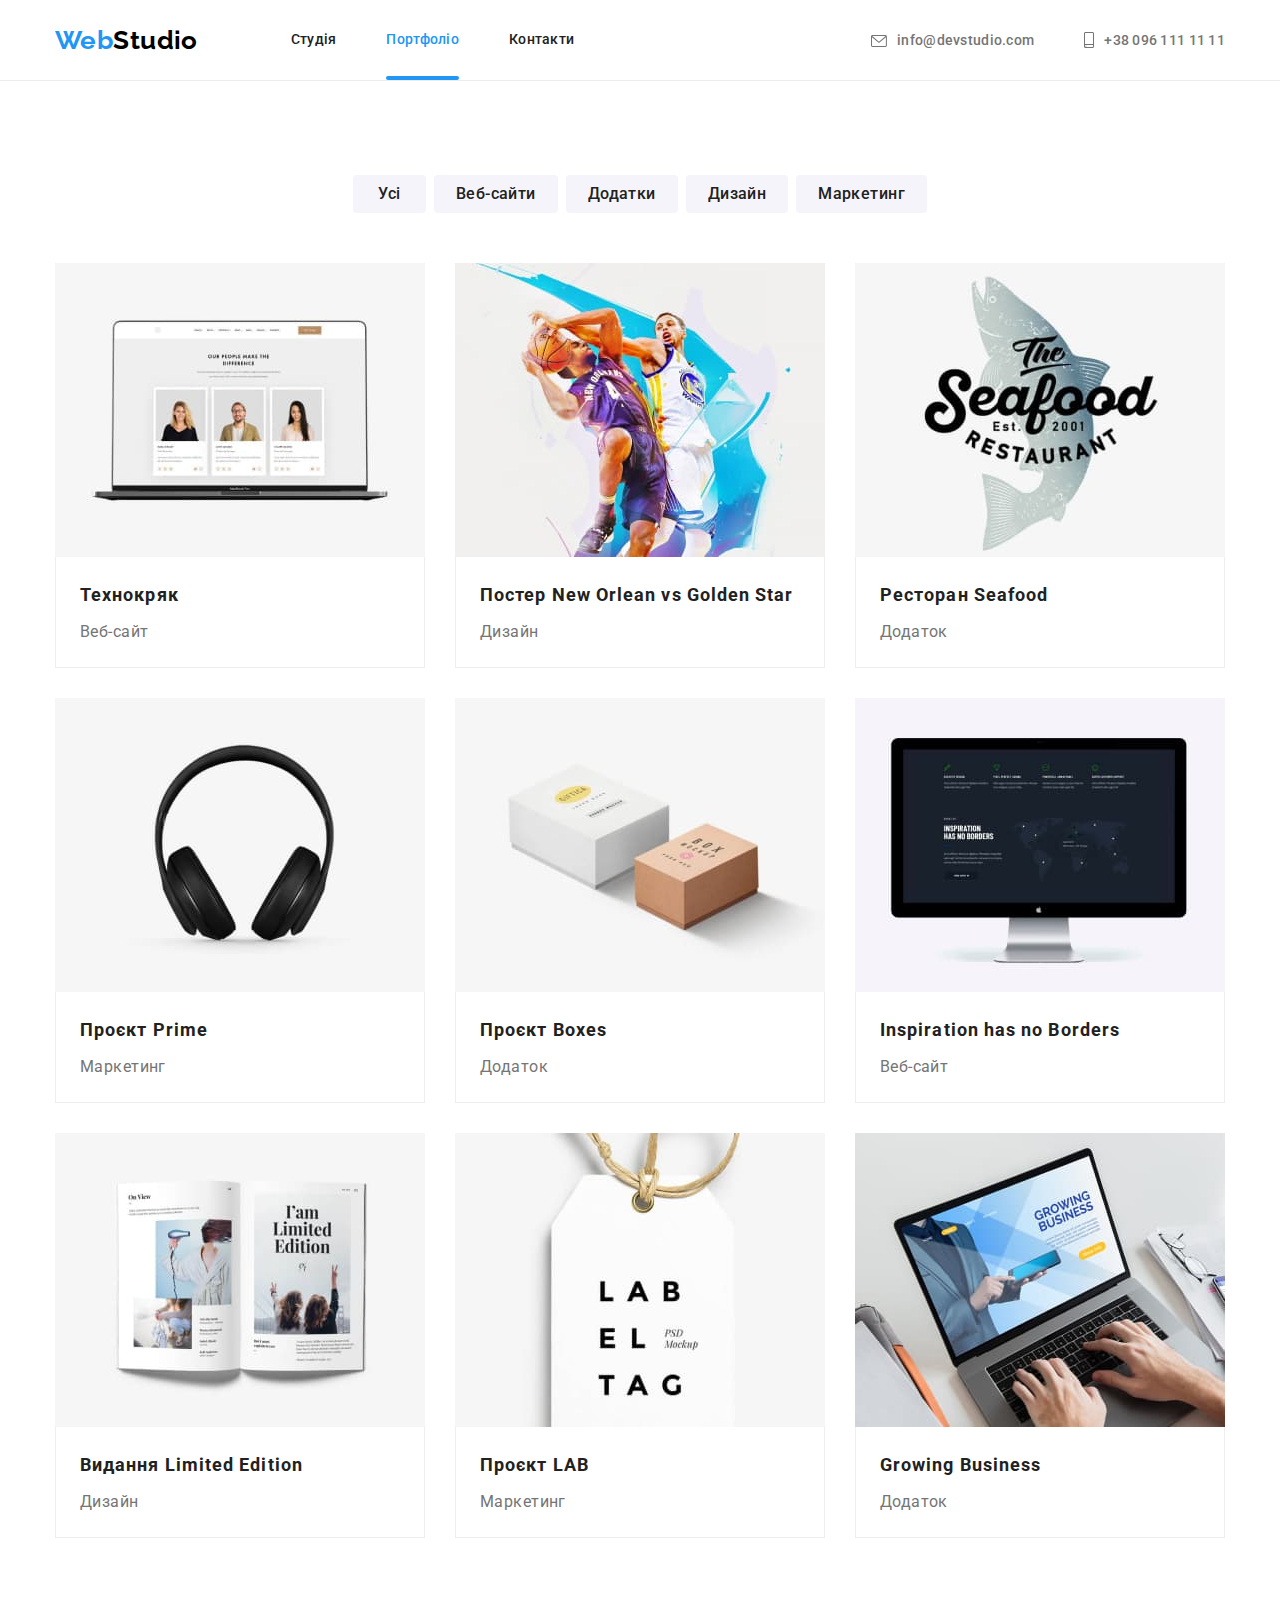
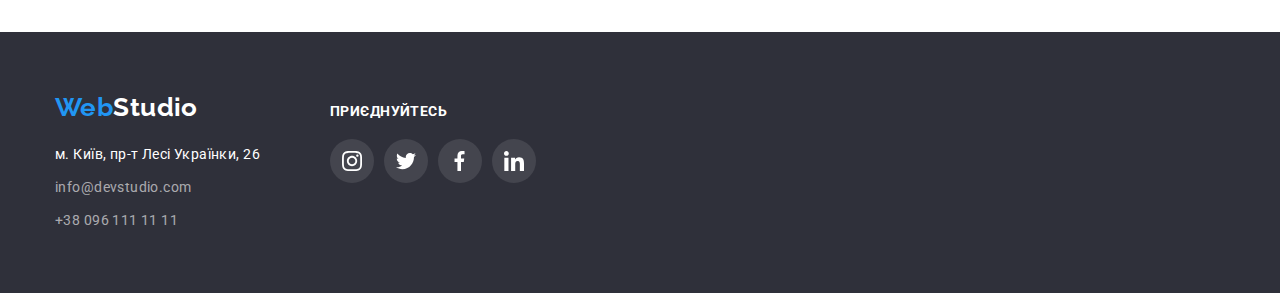
==== portfolio.html @ f7692ac0 "добавляет файлы с предидущего дз" ====
<!DOCTYPE html>
<html lang="uk">
  <head>
    <meta charset="UTF-8" />
    <meta http-equiv="X-UA-Compatible" content="IE=edge" />
    <meta name="viewport" content="width=device-width, initial-scale=1.0" />
    <title>Document</title>
    <link
      href="https://fonts.googleapis.com/css2?family=Raleway:wght@700&family=Roboto:wght@400;500;700;900&display=swap"
      rel="stylesheet"
    />
    <link
      rel="stylesheet"
      href="https://cdnjs.cloudflare.com/ajax/libs/modern-normalize/1.1.0/modern-normalize.min.css"
    />
    <link rel="stylesheet" href="./css/styles.css" />
  </head>
  <body>
    <!-- Хедер -->
    <header class="header">
      <div class="container flex-container">
        <nav class="navigation">
          <a href="./index.html" class="logo"><span class="accent">Web</span>Studio</a>
          <ul class="navigation-list list">
            <li class="navigation-link"><a href="./index.html" class="link">Студія</a></li>
            <li class="navigation-link"><a href="./portfolio.html" class="link current">Портфоліо</a></li>
            <li class="navigation-link"><a href="" class="link">Контакти</a></li>
          </ul>
        </nav>
        <ul class="contacts-list list">
          <li class="contacts-item">
            <a href="mailto:info@devstudio.com" class="link">
              <svg class="icon-mail" width="16" height="12">
                <use href="./images/icons.svg#icon-envelope"></use></svg>info@devstudio.com</a
            >
          </li>
          <li class="contacts-item">
            <a href="tel:+380961111111" class="link"
              ><svg class="icon-phone" width="10" height="16">
                <use href="./images/icons.svg#icon-smartphone"></use></svg>+38 096 111 11 11</a
            >
          </li>
        </ul>
      </div>
    </header>
    <!-- Основний контент сторінки -->
    <main>
      <section class="gallery section">
        <div class="container">
          <h1 class="gallery-title visually-hidden">Портфоліо</h1>
          <ul class="button-list list">
            <li class="button-item"><button type="button" class="button">Усі</button></li>
            <li class="button-item"><button type="button" class="button">Веб-сайти</button></li>
            <li class="button-item"><button type="button" class="button">Додатки</button></li>
            <li class="button-item"><button type="button" class="button">Дизайн</button></li>
            <li class="button-item"><button type="button" class="button">Маркетинг</button></li>
          </ul>
          <ul class="gallery-list list">
            <li class="gallery-card">
              <a class="link gallery-link" href="">
                <div class="card-body">
                    <div class="card-thumb">
                      <img
                        src="./images/portfolio-gallery-1.jpg"
                        alt="ноутбук на якому включений сайт"
                        width="370"
                        class="image"
                      />
                      <p class="card-overlay">
                        Ресурс пропонує комплексні пропозиції з різним рівнем функціоналу та сервісів. Все це дозволить відвідувачу отримати вичерпні відомості про компанію чи приватну особу.
                      </p>
                    </div>
                  <div class="card-footer">
                    <h2 class="gallery-subtitle">Технокряк</h2>
                    <p class="gallery-text">Веб-сайт</p>
                  </div>
                </div></a
              >
            </li>
            <li class="gallery-card">
              <a class="link gallery-link" href="">
                <div class="card-body">
                    <div class="card-thumb">
                      <img
                        src="./images/portfolio-gallery-2.jpg"
                        alt="два баскетболіста борються за м'яч"
                        width="370"
                        class="image"
                      />
                      <p class="card-overlay">
                        Ресурс пропонує комплексні пропозиції з різним рівнем функціоналу та сервісів. Все це дозволить відвідувачу отримати вичерпні відомості про компанію чи приватну особу.
                      </p>
                    </div>
                  <div class="card-footer">
                    <h2 class="gallery-subtitle">
                      Постер <span lang="en">New Orlean vs Golden Star</span>
                    </h2>
                    <p class="gallery-text">Дизайн</p>
                  </div>
                </div></a
              >
            </li>
            <li class="gallery-card">
              <a class="link gallery-link" href="">
                <div class="card-body">
                    <div class="card-thumb">
                      <img
                        src="./images/portfolio-gallery-3.jpg"
                        alt="риба з лого ресторану сі фуд"
                        width="370"
                        class="image"
                      />
                      <p class="card-overlay">
                        Ресурс пропонує комплексні пропозиції з різним рівнем функціоналу та сервісів. Все це дозволить відвідувачу отримати вичерпні відомості про компанію чи приватну особу.
                      </p>
                    </div>
                  <div class="card-footer">
                    <h2 class="gallery-subtitle">Ресторан <span lang="en">Seafood</span></h2>
                    <p class="gallery-text">Додаток</p>
                  </div>
                </div></a
              >
            </li>
            <li class="gallery-card">
              <a class="link gallery-link" href="">
                <div class="card-body">
                    <div class="card-thumb">
                      <img
                        src="./images/portfolio-gallery-4.jpg"
                        alt="чорні навушники"
                        width="370"
                        class="image"
                      />
                      <p class="card-overlay">
                        Ресурс пропонує комплексні пропозиції з різним рівнем функціоналу та сервісів. Все це дозволить відвідувачу отримати вичерпні відомості про компанію чи приватну особу.
                      </p>
                    </div>
                  <div class="card-footer">
                    <h2 class="gallery-subtitle">Проєкт <span lang="en">Prime</span></h2>
                    <p class="gallery-text">Маркетинг</p>
                  </div>
                </div></a
              >
            </li>
            <li class="gallery-card">
              <a class="link gallery-link" href="">
                <div class="card-body">
                    <div class="card-thumb">
                      <img
                        src="./images/portfolio-gallery-5.jpg"
                        alt="біла та коричнева коробки"
                        width="370"
                        class="image"
                      />
                      <p class="card-overlay">
                        Ресурс пропонує комплексні пропозиції з різним рівнем функціоналу та сервісів. Все це дозволить відвідувачу отримати вичерпні відомості про компанію чи приватну особу.
                      </p>
                    </div>
                  <div class="card-footer">
                    <h2 class="gallery-subtitle">Проєкт <span lang="en">Boxes</span></h2>
                    <p class="gallery-text">Додаток</p>
                  </div>
                </div></a
              >
            </li>
            <li class="gallery-card">
              <a class="link gallery-link" href="">
                <div class="card-body">
                  <div class="card-thumb">
                    <img
                      src="./images/portfolio-gallery-6.jpg"
                      alt="екран комп'ютера з включеним сайтом"
                      width="370"
                      class="image"
                    />
                    <p class="card-overlay">
                      Ресурс пропонує комплексні пропозиції з різним рівнем функціоналу та сервісів. Все це дозволить відвідувачу отримати вичерпні відомості про компанію чи приватну особу.
                    </p>
                  </div>
                  <div class="card-footer">
                    <h2 class="gallery-subtitle" lang="en">Inspiration has no Borders</h2>
                    <p class="gallery-text">Веб-сайт</p>
                  </div>
                </div></a
              >
            </li>
            <li class="gallery-card">
              <a class="link gallery-link" href="">
                <div class="card-body">
                  <div class="card-thumb">
                    <img
                      src="./images/portfolio-gallery-7.jpg"
                      alt="журнал с картинками та заголовком  лімітед едішн"
                      width="370"
                      class="image"
                    />
                    <p class="card-overlay">
                      Ресурс пропонує комплексні пропозиції з різним рівнем функціоналу та сервісів. Все це дозволить відвідувачу отримати вичерпні відомості про компанію чи приватну особу.
                    </p>
                  </div>
                  <div class="card-footer">
                    <h2 class="gallery-subtitle">Видання <span lang="en">Limited Edition</span></h2>
                    <p class="gallery-text">Дизайн</p>
                  </div>
                </div></a
              >
            </li>
            <li class="gallery-card">
              <a class="link gallery-link" href="">
                <div class="card-body">
                  <div class="card-thumb">
                    <img
                      src="./images/portfolio-gallery-8.jpg"
                      alt="біла етикетка з надписом лейбл тег"
                      width="370"
                      class="image"
                    />
                    <p class="card-overlay">
                      Ресурс пропонує комплексні пропозиції з різним рівнем функціоналу та сервісів. Все це дозволить відвідувачу отримати вичерпні відомості про компанію чи приватну особу.
                    </p>
                  </div>
                  <div class="card-footer">
                    <h2 class="gallery-subtitle">Проєкт <span lang="en">LAB</span></h2>
                    <p class="gallery-text">Маркетинг</p>
                  </div>
                </div></a
              >
            </li>
            <li class="gallery-card">
              <a class="link gallery-link" href="">
                <div class="card-body">
                  <div class="card-thumb">
                    <img
                      src="./images/portfolio-gallery-9.jpg"
                      alt="людина працює з додатком гроуін  бізнесс на ноутбуці"
                      width="370"
                      class="image"
                    />
                    <p class="card-overlay">
                      Ресурс пропонує комплексні пропозиції з різним рівнем функціоналу та сервісів. Все це дозволить відвідувачу отримати вичерпні відомості про компанію чи приватну особу.
                    </p>
                  </div>
                  <div class="card-footer">
                    <h2 class="gallery-subtitle" lang="en">Growing Business</h2>
                    <p class="gallery-text">Додаток</p>
                  </div>
                </div></a
              >
            </li>
          </ul>
        </div>
      </section>
    </main>
    <!-- футер -->
    <footer class="footer">
      <div class="container">
        <div class="logo-adress">
          <a href="./" class="logo"><span class="accent">Web</span>Studio</a>
          <address class="adress">
            <ul class="adress-list list">
              <li class="adress-item">
                <a
                  href="https://goo.gl/maps/CPtrU1FHBa2aNyZL9"
                  target="_blank"
                  rel="noopener noreferrer nofollow"
                  class="link"
                  >м. Київ, пр-т Лесі Українки, 26</a
                >
              </li>
              <li class="adress-item">
                <a href="mailto:info@devstudio.com" class="link contact">info@devstudio.com</a>
              </li>
              <li class="adress-item">
                <a href="tel:+380961111111" class="link contact">+38 096 111 11 11</a>
              </li>
            </ul>
          </address>
        </div>
        <div class="social-links">
          <h2 class="footer-title">Приєднуйтесь</h2>
          <ul class="social-list list">
            <li class="social-media">
              <a href="" class="link footer-link" aria-label="Інстаграм">
                <span class="visually-hidden">Instagram</span>
                <svg class="icon" width="20" height="20">
                  <use href="./images/icons.svg#icon-instagram"></use>
                </svg>
              </a>
            </li>
            <li class="social-media">
              <a href="" class="link footer-link" aria-label="Твітер">
                <span class="visually-hidden">Twitter</span>
                <svg class="icon" width="20" height="20">
                  <use href="./images/icons.svg#icon-twitter"></use>
                </svg>
              </a>
            </li>
            <li class="social-media">
              <a href="" class="link footer-link" aria-label="Фейсбук">
                <span class="visually-hidden">Facebook</span>
                <svg class="icon" width="20" height="20">
                  <use href="./images/icons.svg#icon-facebook"></use>
                </svg>
              </a>
            </li>
            <li class="social-media">
              <a href="" class="link footer-link" aria-label="Лінкед-ін">
                <span class="visually-hidden">LinkedIn</span>
                <svg class="icon" width="20" height="20">
                  <use href="./images/icons.svg#icon-linkedin"></use>
                </svg>
              </a>
            </li>
          </ul>
        </div>
      </div>
    </footer>
  </body>
</html>
---- css/styles.css ----
/* primary text color #757575
 secondary text color #212121
 accent color #2196F3
 logo primary color #000000
 adress contacts color rgba(255, 255, 255, 0.6);  
 page white color #FFFFFF
 hero background #2F303A
 secondary background color #F5F4FA*/

:root {
  --primary-text-color: #757575;
  --secondary-text-color: #212121;
  --accent-color: #2196f3;
  --button-hover-color: #188ce8;
  --logo-primary-color: #000000;
  --page-white-color: #ffffff;
  --hero-background-color: #2f303a;
  --secondary-background-color: #f5f4fa;
  --adress-contacts-color: rgba(255, 255, 255, 0.6);
  --header-border-color: #ececec;
  --gallery-border-color: #eeeeee;
  --icons-color: #afb1b8;
  --overlay-color: rgba(33, 150, 243, 0.9);

  --timing-function: cubic-bezier(0.4, 0, 0.2, 1);
}

/* УТІЛІТИ */
/* ---------------------------- */

body {
  font-family: "Roboto", sans-serif;
  font-size: 14px;
  letter-spacing: 0.03em;
  color: var(--primary-text-color);
}

.link {
  text-decoration: none;
}

.navigation-link .link.current {
  color: var(--accent-color);
}

.link.current::after {
  position: absolute;
  bottom: 0;
  left: 0;
  border-radius: 2px;

  content: "";
  display: block;
  width: 100%;
  height: 4px;
  background-color: var(--accent-color);
}

.container {
  width: 1200px;
  padding: 0 15px;
  margin: 0 auto;
}

.visually-hidden {
  position: absolute;
  white-space: nowrap;
  width: 1px;
  height: 1px;
  overflow: hidden;
  border: 0;
  padding: 0;
  clip: rect(0 0 0 0);
  clip-path: inset(50%);
  margin: -1px;
}

.image {
  display: block;
}

/* ---------------------------- */

.list {
  list-style: none;
  margin: 0;
  padding: 0;
}

.title {
  font-size: 36px;
  line-height: 1.17;
  text-align: center;
  color: var(--secondary-text-color);
}

.accent {
  color: var(--accent-color);
}

.button {
  font-family: inherit;
  font-weight: 700;
  font-size: 16px;
  line-height: 1.88;
  letter-spacing: 0.06em;
  color: var(--page-white-color);

  background-color: var(--accent-color);

  cursor: pointer;

  border: none;
  border-radius: 4px;
  padding: 10px 32px;
  min-width: 73px;
}

.section {
  padding-top: 94px;
  padding-bottom: 94px;
}

/* хедер */

.header {
  border-bottom: 1px solid var(--header-border-color);
}

.flex-container {
  display: flex;
  align-items: center;
  justify-content: space-between;
}

.logo {
  font-family: "Raleway", sans-serif;
  font-weight: 700;
  font-size: 26px;
  line-height: 1.19;
  text-decoration: none;
  color: var(--logo-primary-color);
  margin-right: 93px;
}

.navigation {
  display: flex;
  align-items: center;
}

.navigation-list {
  display: flex;
}

.navigation-link {
  position: relative;
}

.navigation-list .navigation-link + .navigation-link {
  margin-left: 50px;
}

.navigation-list .link {
  display: inline-block;
  font-weight: 500;
  line-height: 1.14;
  letter-spacing: 0.02em;
  color: var(--secondary-text-color);
  padding-top: 32px;
  padding-bottom: 32px;

  transition: color 250ms var(--timing-function);
}

.navigation-list .link:hover,
.navigation-list .link:focus {
  color: var(--accent-color);
}

.contacts-list {
  display: flex;
}

.contacts-list .contacts-item + .contacts-item {
  margin-left: 50px;
}

.contacts-list .link {
  font-weight: 500;
  font-size: 14px;
  line-height: 1.14;
  letter-spacing: 0.02em;
  color: inherit;
  padding-top: 32px;
  padding-bottom: 32px;

  transition: color 250ms var(--timing-function);
}

.contacts-list .link:hover,
.contacts-list .link:focus {
  color: var(--accent-color);
}

.icon-mail {
  fill: currentColor;
  margin-right: 10px;
  vertical-align: middle;
}

.icon-phone {
  fill: currentColor;
  margin-right: 10px;
  vertical-align: bottom;
}

/* герой */

.hero.section {
  background-color: var(--hero-background-color);
  text-align: center;
  padding-top: 200px;
  padding-bottom: 200px;
  background-image: linear-gradient(
      rgba(47, 48, 58, 0.4),
      rgba(47, 48, 58, 0.4)
    ),
    url("../images/hero-background-image.jpg");
  max-width: 1600px;
  height: 600px;
  background-position: center;
  background-repeat: no-repeat;
  margin-right: auto;
  margin-left: auto;
}

.hero .container {
  padding: 0 252px;
}

.hero-title {
  font-weight: 900;
  font-size: 44px;
  line-height: 1.36;
  letter-spacing: 0.06em;
  text-transform: uppercase;
  color: var(--page-white-color);

  margin-top: 0;
  margin-bottom: 30px;
}

.hero .button {
  font-family: inherit;
  font-weight: 700;
  font-size: 16px;
  line-height: 1.88;
  letter-spacing: 0.06em;
  color: var(--page-white-color);

  background-color: var(--accent-color);
  box-shadow: 0px 4px 4px rgba(0, 0, 0, 0.15);

  cursor: pointer;

  transition: background-color 250ms var(--timing-function);
}

.hero .button:hover,
.hero .button:focus {
  background-color: var(--button-hover-color);
}

/* Секція наші переваги */

.thumb {
  height: 120px;
  background-color: var(--secondary-background-color);
  border-radius: 4px;
  margin-bottom: 30px;
  text-align: center;
  display: flex;
  justify-content: center;
  align-items: center;
}

.features-list {
  display: flex;
}

.features-list .features-item {
  width: calc((100% - 30px * 3) / 4);
}

.features-list .features-item + .features-item {
  margin-left: 30px;
}

.features-subtitle {
  font-size: inherit;
  line-height: 1.14;
  text-transform: uppercase;
  color: var(--secondary-text-color);

  margin-top: 0;
  margin-bottom: 10px;
}

.features-text {
  line-height: 1.71;
  margin: 0;
}

/* Секція чим ми займаємось */

.services.section {
  padding-top: 0;
  padding-bottom: 94px;
}

.services-title {
  margin-top: 0;
  margin-bottom: 50px;
}

.services-item {
  position: relative;
}

.services-subtitle {
  position: absolute;
  bottom: 0;
  left: 0;
  width: 100%;

  font-size: inherit;
  line-height: calc(16 / 14);
  text-transform: uppercase;
  color: var(--page-white-color);
  text-align: center;
  margin: 0;
  padding-top: 27px;
  padding-bottom: 27px;
  background-color: rgba(47, 48, 58, 0.8);
}

.services-list {
  display: flex;
}

.services-list .services-item + .services-item {
  margin-left: 30px;
}

.services-image {
  display: block;
}

/* Секція наша команда */

.team {
  background-color: var(--secondary-background-color);
}

.team-title {
  margin-top: 0;
  margin-bottom: 50px;
}

.team-list {
  display: flex;
}
.team-list .team-card + .team-card {
  margin-left: 30px;
}

.team-card {
  width: calc((100% - (30 * 3)) / 4);
  box-shadow: 0px 1px 3px rgba(0, 0, 0, 0.12), 0px 1px 1px rgba(0, 0, 0, 0.14),
    0px 2px 1px rgba(0, 0, 0, 0.2);
}

.team-card .card-footer {
  padding: 30px 32px;
  background-color: var(--page-white-color);
  border-radius: 0 0 4px 4px;
}

.team-subtitle {
  font-weight: 500;
  font-size: 16px;
  line-height: 1.19;
  text-align: center;
  color: var(--secondary-text-color);

  margin-top: 0;
  margin-bottom: 10px;
}

.team .position {
  font-size: 16px;
  line-height: 1.19;
  text-align: center;
  margin: 0 0 16px 0;
}

.social-media .link {
  display: inline-block;
  display: flex;
  color: inherit;
  width: 44px;
  height: 44px;
  border-radius: 50%;
  justify-content: center;
  align-items: center;
  color: var(--icons-color);

  transition: color 250ms var(--timing-function),
    background-color 250ms var(--timing-function);
}

.team-card .social-list {
  display: flex;
  justify-content: space-between;
}

.team-card .link:hover,
.team-card .link:focus {
  background-color: var(--accent-color);
  color: var(--page-white-color);
}

.team-card .icon {
  fill: currentColor;
}

/* постійні клієнти */

.clients-title {
  margin: 0;
  margin-bottom: 50px;
}

.companies-list {
  display: flex;
  justify-content: space-between;
}

.companies-list .link {
  display: inline-block;
  border: 1px solid var(--icons-color);
  border-radius: 4px;
  color: var(--icons-color);
  width: 170px;
  height: 92px;
  display: flex;
  justify-content: center;
  align-items: center;

  transition: color 250ms var(--timing-function),
    border-color 250ms var(--timing-function);
}

.companies-list .link:hover,
.companies-list .link:focus {
  color: var(--accent-color);
  border-color: var(--accent-color);
}

.companies-list .icon {
  fill: currentColor;
}

/* модальне вiкно */

.back-drop {
  position: fixed;
  top: 0;
  right: 0;
  width: 100%;
  height: 100%;
  background-color: rgba(0, 0, 0, 0.2);
  opacity: 1;
  visibility: visible;

  transition: opacity 250ms var(--timing-function), visibility var(--timing-function) 250ms;
}

.back-drop.is-hidden {
  opacity: 0;
  pointer-events: none;
  visibility: hidden;
}

.back-drop.is-hidden .modal {
  transform: translate(50%, -50%) scale(1.1);
}

.modal {
  position: absolute;
  top: 50%;
  right: 50%;
  width: 528px;
  height: 581px;
  transform: translate(50%, -50%) scale(1);

  background-color: var(--page-white-color);
  box-shadow: 0px 1px 3px rgba(0, 0, 0, 0.12), 0px 1px 1px rgba(0, 0, 0, 0.14),
    0px 2px 1px rgba(0, 0, 0, 0.2);
  border-radius: 4px;

  padding: 8px;

  transition: transform 250ms var(--timing-function);
}

.modal-close {
  display: flex;
  justify-content: center;
  align-items: center;
  margin-left: auto;
  border-radius: 50%;
  background-color: var(--page-white-color);
  border: 1px solid rgba(0, 0, 0, 0.1);
  width: 30px;
  height: 30px;
  cursor: pointer;
}


/* футер */

.footer {
  background-color: var(--hero-background-color);
  padding-top: 60px;
  padding-bottom: 60px;
}

.footer .container {
  display: flex;
  align-items: baseline;
}

.social-links {
  margin-left: 70px;
}

.footer .logo {
  display: inline-block;
  color: var(--page-white-color);
  margin-bottom: 20px;
  margin-right: 0;
}

.adress .link {
  font-style: normal;
}

.adress .link.contact {
  color: var(--adress-contacts-color);
  line-height: 1.71;
}

.adress .link.contact:hover,
.adress .link.contact:focus {
  color: var(--accent-color);
}

.adress .link {
  color: var(--page-white-color);
  line-height: 1.71;

  transition: color 250ms var(--timing-function);
}

.adress .link:hover,
.adress .link:focus {
  color: var(--accent-color);
}

.adress-list .adress-item + .adress-item {
  margin-top: 9px;
}

.footer-title {
  font-size: inherit;
  line-height: calc(16 / 14);
  text-transform: uppercase;
  color: var(--page-white-color);
  margin: 0 0 20px 0;
}

.footer .social-list {
  display: flex;
}

.footer .social-media + .social-media {
  margin-left: 10px;
}

.social-media .link.footer-link {
  display: inline-block;
  display: flex;
  color: inherit;
  width: 44px;
  height: 44px;
  border-radius: 50%;
  justify-content: center;
  align-items: center;
  color: var(--page-white-color);
  background-color: rgba(255, 255, 255, 0.1);
}

.social-media .link.footer-link:hover,
.social-media .link.footer-link:focus {
  background-color: var(--accent-color);
}

.footer .icon {
  fill: currentColor;
}

/* сторінка портфоліо */

/* Основний контент сторінки портфоліо */

.button-list {
  display: flex;
  justify-content: center;
  margin-bottom: 50px;
}

.button-list .button-item + .button-item {
  margin-left: 8px;
}

.gallery .button {
  font-weight: 500;
  line-height: 1.62;
  letter-spacing: inherit;
  color: var(--secondary-text-color);

  background-color: var(--secondary-background-color);

  padding: 6px 22px;

  transition: background-color 250ms var(--timing-function),
    color 250ms var(--timing-function), box-shadow 250ms var(--timing-function);
}

.gallery .button:hover,
.gallery .button:focus {
  background-color: var(--accent-color);
  color: var(--page-white-color);
  box-shadow: 0px 3px 1px rgba(0, 0, 0, 0.1), 0px 1px 2px rgba(0, 0, 0, 0.08),
    0px 2px 2px rgba(0, 0, 0, 0.12);
}

/* галерея карток */

.gallery-list {
  display: flex;
  flex-wrap: wrap;
}

.gallery-card {
  width: calc((100% - (30px * 2)) / 3);
}

.gallery-card:not(:nth-child(3n)) {
  margin-right: 30px;
}

.gallery-card:not(:nth-last-child(-n + 3)) {
  margin-bottom: 30px;
}

.card-body {
  transition: box-shadow 250ms var(--timing-function);
}

.gallery-card .card-thumb {
  position: relative;
  overflow: hidden;
}

.gallery-card .card-overlay {
  position: absolute;
  top: 0;
  right: 0;
  transform: translateY(100%);

  font-size: 18px;
  line-height: calc(28 / 18);
  color: var(--page-white-color);
  padding: 63px 24px;
  margin: 0;
  background-color: var(--overlay-color);
  height: 100%;
  width: 100%;

  transition: transform 250ms var(--timing-function);
}

.gallery .card-footer {
  padding: 20px 24px;
  border-right: 1px solid var(--gallery-border-color);
  border-bottom: 1px solid var(--gallery-border-color);
  border-left: 1px solid var(--gallery-border-color);
}

.gallery-subtitle {
  font-size: 18px;
  line-height: 2;
  letter-spacing: 0.06em;
  color: var(--secondary-text-color);

  margin-top: 0;
  margin-bottom: 4px;
}

.gallery-text {
  font-size: 16px;
  line-height: 1.88;
  margin: 0;
  color: var(--primary-text-color);
}

.gallery-link:hover .card-body,
.gallery-link:focus .card-body {
  box-shadow: 0px 1px 1px rgba(0, 0, 0, 0.12), 0px 4px 4px rgba(0, 0, 0, 0.06),
    1px 4px 6px rgba(0, 0, 0, 0.16);
}

.gallery-link:hover .card-overlay,
.gallery-link:focus .card-overlay {
  transform: translateY(0%);
}
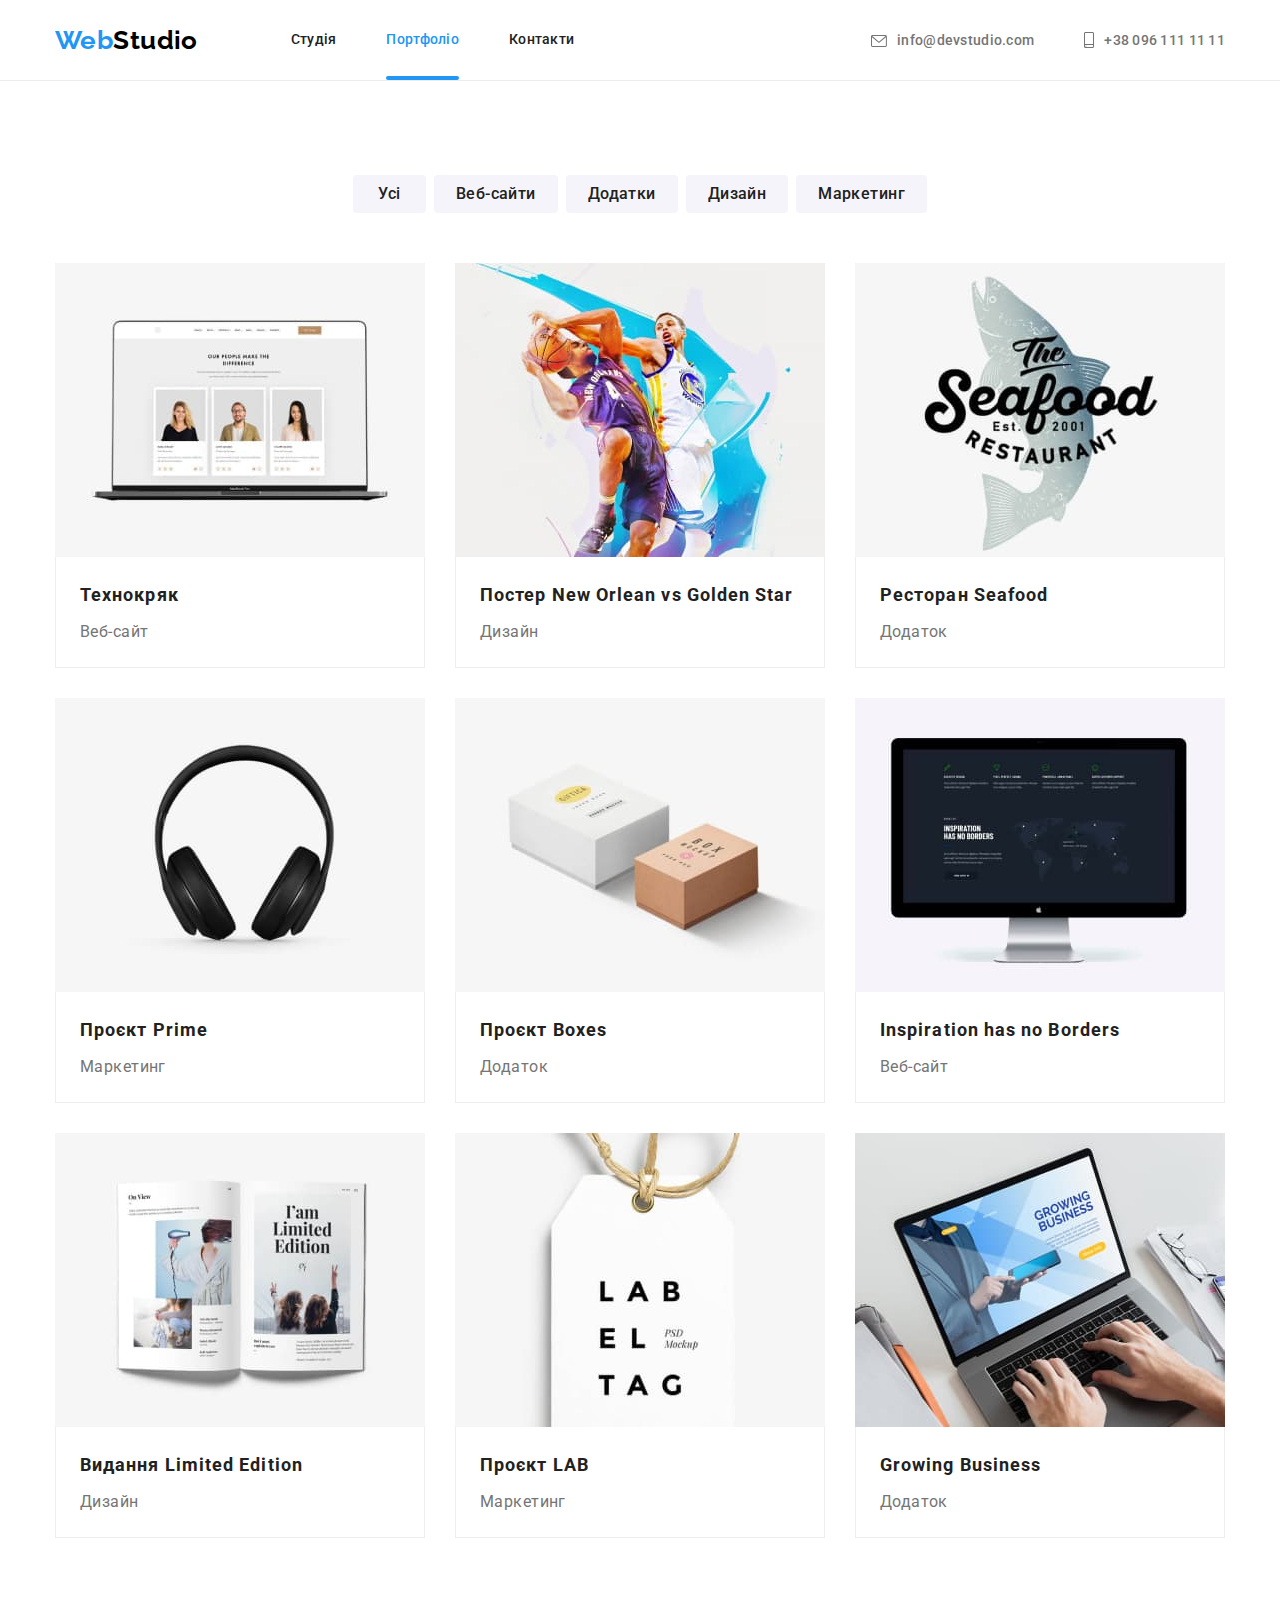
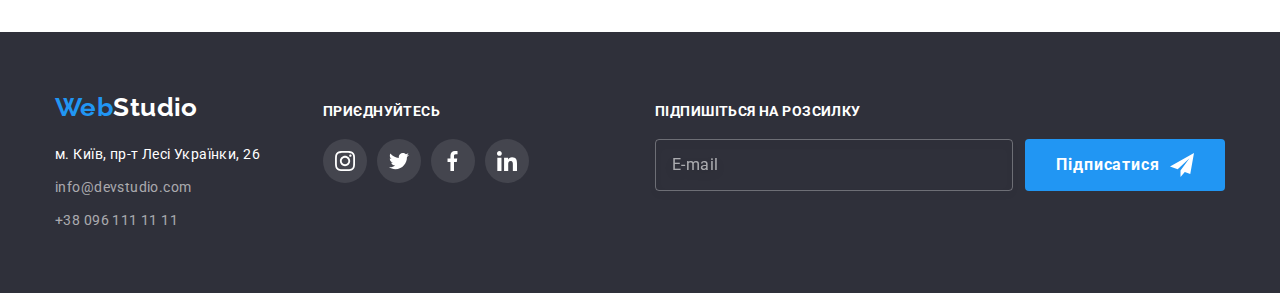
==== commit 1f2f7ef2: "добавляет форму для модального окна" ====
--- a/portfolio.html
+++ b/portfolio.html
@@ -277,7 +277,7 @@
           </address>
         </div>
         <div class="social-links">
-          <h2 class="footer-title">Приєднуйтесь</h2>
+          <p class="footer-title">Приєднуйтесь</p>
           <ul class="social-list list">
             <li class="social-media">
               <a href="" class="link footer-link" aria-label="Інстаграм">
@@ -313,6 +313,20 @@
             </li>
           </ul>
         </div>
+        <form name="send-out" autocomplete="off"></form>
+          <div role="group" class="form-send-out" aria-labelledby="mailing-head">
+            <p class="footer-title" id="mailing-head">Підпишіться на розсилку</p>
+            <label class="send-out-label">
+              <input class="send-out-input" type="email" name="email" placeholder="E-mail" />
+              <button type="submit" class="button submit-button">
+                Підписатися
+                <svg class="icon send-out" width="24" height="24">
+                  <use href="./images/icons.svg#icon-send"></use>
+                </svg>
+              </button>
+            </label>
+          </div>
+        </form>
       </div>
     </footer>
   </body>
--- a/css/styles.css
+++ b/css/styles.css
@@ -29,7 +29,7 @@
 /* ---------------------------- */
 
 body {
-  font-family: "Roboto", sans-serif;
+  font-family: 'Roboto', sans-serif;
   font-size: 14px;
   letter-spacing: 0.03em;
   color: var(--primary-text-color);
@@ -49,7 +49,7 @@
   left: 0;
   border-radius: 2px;
 
-  content: "";
+  content: '';
   display: block;
   width: 100%;
   height: 4px;
@@ -114,6 +114,13 @@
   border-radius: 4px;
   padding: 10px 32px;
   min-width: 73px;
+
+  transition: background-color 250ms var(--timing-function);
+}
+
+.button:hover,
+.button:focus {
+  background-color: var(--button-hover-color);
 }
 
 .section {
@@ -134,7 +141,7 @@
 }
 
 .logo {
-  font-family: "Raleway", sans-serif;
+  font-family: 'Raleway', sans-serif;
   font-weight: 700;
   font-size: 26px;
   line-height: 1.19;
@@ -221,11 +228,8 @@
   text-align: center;
   padding-top: 200px;
   padding-bottom: 200px;
-  background-image: linear-gradient(
-      rgba(47, 48, 58, 0.4),
-      rgba(47, 48, 58, 0.4)
-    ),
-    url("../images/hero-background-image.jpg");
+  background-image: linear-gradient(rgba(47, 48, 58, 0.4), rgba(47, 48, 58, 0.4)),
+    url('../images/hero-background-image.jpg');
   max-width: 1600px;
   height: 600px;
   background-position: center;
@@ -262,8 +266,6 @@
   box-shadow: 0px 4px 4px rgba(0, 0, 0, 0.15);
 
   cursor: pointer;
-
-  transition: background-color 250ms var(--timing-function);
 }
 
 .hero .button:hover,
@@ -415,8 +417,7 @@
   align-items: center;
   color: var(--icons-color);
 
-  transition: color 250ms var(--timing-function),
-    background-color 250ms var(--timing-function);
+  transition: color 250ms var(--timing-function), background-color 250ms var(--timing-function);
 }
 
 .team-card .social-list {
@@ -457,8 +458,7 @@
   justify-content: center;
   align-items: center;
 
-  transition: color 250ms var(--timing-function),
-    border-color 250ms var(--timing-function);
+  transition: color 250ms var(--timing-function), border-color 250ms var(--timing-function);
 }
 
 .companies-list .link:hover,
@@ -501,7 +501,7 @@
   top: 50%;
   right: 50%;
   width: 528px;
-  height: 581px;
+  min-height: 581px;
   transform: translate(50%, -50%) scale(1);
 
   background-color: var(--page-white-color);
@@ -509,16 +509,19 @@
     0px 2px 1px rgba(0, 0, 0, 0.2);
   border-radius: 4px;
 
-  padding: 8px;
+  padding: 40px;
 
   transition: transform 250ms var(--timing-function);
 }
 
 .modal-close {
+  position: absolute;
+  top: 8px;
+  right: 8px;
+
   display: flex;
   justify-content: center;
   align-items: center;
-  margin-left: auto;
   border-radius: 50%;
   background-color: var(--page-white-color);
   border: 1px solid rgba(0, 0, 0, 0.1);
@@ -527,6 +530,166 @@
   cursor: pointer;
 }
 
+.modal-header {
+  margin-top: 0;
+  margin-bottom: 12px;
+
+  font-weight: 700;
+  font-size: 20px;
+  line-height: calc(23 / 20);
+  text-align: center;
+  color: var(--secondary-text-color);
+}
+
+.modal .label {
+  position: relative;
+  display: block;
+
+  font-size: 12px;
+  line-height: calc(14 / 12);
+  letter-spacing: 0.01em;
+}
+
+.modal .label + .label {
+  margin-top: 10px;
+}
+
+.modal-input {
+  width: 100%;
+  padding-left: 42px;
+  padding-top: 12px;
+  padding-bottom: 12px;
+  padding-right: 16px;
+
+  margin-top: 4px;
+
+  font-size: 12px;
+  line-height: calc(14 / 12);
+  letter-spacing: 0.01em;
+  color: var(--secondary-text-color);
+
+  border: 1px solid rgba(33, 33, 33, 0.2);
+  border-radius: 4px;
+
+  transition: border-color 250ms var(--timing-function);
+}
+
+.modal .modal-input:focus {
+  border-color: var(--accent-color);
+}
+
+.modal-icon {
+  position: absolute;
+  bottom: 11px;
+  left: 12px;
+  fill: var(--secondary-text-color);
+
+  transition: fill 250ms var(--timing-function);
+}
+
+.modal .label:focus-within .modal-icon {
+  fill: var(--accent-color);
+}
+
+.modal .modal-comment {
+  width: 100%;
+  resize: none;
+  padding: 16px 12px;
+
+  margin-top: 4px;
+
+  font-size: 12px;
+  line-height: calc(14 / 12);
+  letter-spacing: 0.01em;
+  color: var(--secondary-text-color);
+
+  border: 1px solid rgba(33, 33, 33, 0.2);
+  border-radius: 4px;
+
+  transition: border-color 250ms var(--accent-color);
+}
+
+.modal .modal-comment::placeholder {
+  font-size: 12px;
+  line-height: calc(14 / 12);
+  letter-spacing: 0.01em;
+
+  color: rgba(117, 117, 117, 0.5);
+}
+
+.modal-comment:focus {
+  border-color: var(--accent-color);
+}
+
+.checkbox-label {
+  display: block;
+  margin-top: 20px;
+  font-size: 14px;
+  line-height: 1.71;
+  color: var(--primary-text-color);
+  text-align: center;
+}
+
+.terms-checkbox {
+  position: absolute;
+  white-space: nowrap;
+  width: 1px;
+  height: 1px;
+  overflow: hidden;
+  border: 0;
+  padding: 0;
+  clip: rect(0 0 0 0);
+  clip-path: inset(50%);
+  margin: -1px;
+}
+
+.checkbox-group {
+  position: relative;
+  display: inline-block;
+  margin-right: 7px;
+  width: 16px;
+  height: 15px;
+  vertical-align: text-top;
+}
+
+.checked-icon {
+  position: absolute;
+  top: 0;
+  left: 0;
+  fill: transparent;
+}
+
+.checkbox-icon {
+  position: absolute;
+  top: 0;
+  left: 0;
+  fill: var(--secondary-text-color);
+}
+
+.terms-checkbox:checked + .checkbox-group > .checkbox-icon {
+  fill: transparent;
+}
+
+.terms-checkbox:checked + .checkbox-group > .checked-icon {
+  fill: var(--accent-color);
+}
+
+.terms-link {
+  color: var(--accent-color);
+}
+
+.button.submit-button {
+  min-width: 200px;
+  padding: 10px 28px;
+  text-align: center;
+}
+
+.modal .button.submit-button {
+  display: block;
+  margin-left: auto;
+  margin-right: auto;
+  margin-top: 30px;
+}
 
 /* футер */
 
@@ -539,10 +702,7 @@
 .footer .container {
   display: flex;
   align-items: baseline;
-}
-
-.social-links {
-  margin-left: 70px;
+  justify-content: space-between;
 }
 
 .footer .logo {
@@ -584,6 +744,7 @@
 
 .footer-title {
   font-size: inherit;
+  font-weight: 700;
   line-height: calc(16 / 14);
   text-transform: uppercase;
   color: var(--page-white-color);
@@ -620,6 +781,44 @@
   fill: currentColor;
 }
 
+.form-send-out {
+  width: 570px;
+}
+
+.send-out-input {
+  margin-right: 12px;
+  padding: 15px 16px;
+  flex-grow: 1;
+
+  border: 1px solid rgba(255, 255, 255, 0.3);
+  filter: drop-shadow(0px 4px 4px rgba(0, 0, 0, 0.15));
+  border-radius: 4px;
+
+  color: var(--adress-contacts-color);
+  background-color: transparent;
+  font-size: 16px;
+  line-height: calc(20 / 16);
+  letter-spacing: 0.03em;
+}
+
+.send-out-input::placeholder {
+  color: var(--adress-contacts-color);
+}
+
+.send-out-label {
+  display: flex;
+}
+
+.footer .button.submit-button {
+  display: flex;
+  align-items: center;
+  justify-content: center;
+}
+
+.icon.send-out {
+  margin-left: 10px;
+}
+
 /* сторінка портфоліо */
 
 /* Основний контент сторінки портфоліо */
@@ -644,8 +843,8 @@
 
   padding: 6px 22px;
 
-  transition: background-color 250ms var(--timing-function),
-    color 250ms var(--timing-function), box-shadow 250ms var(--timing-function);
+  transition: background-color 250ms var(--timing-function), color 250ms var(--timing-function),
+    box-shadow 250ms var(--timing-function);
 }
 
 .gallery .button:hover,
